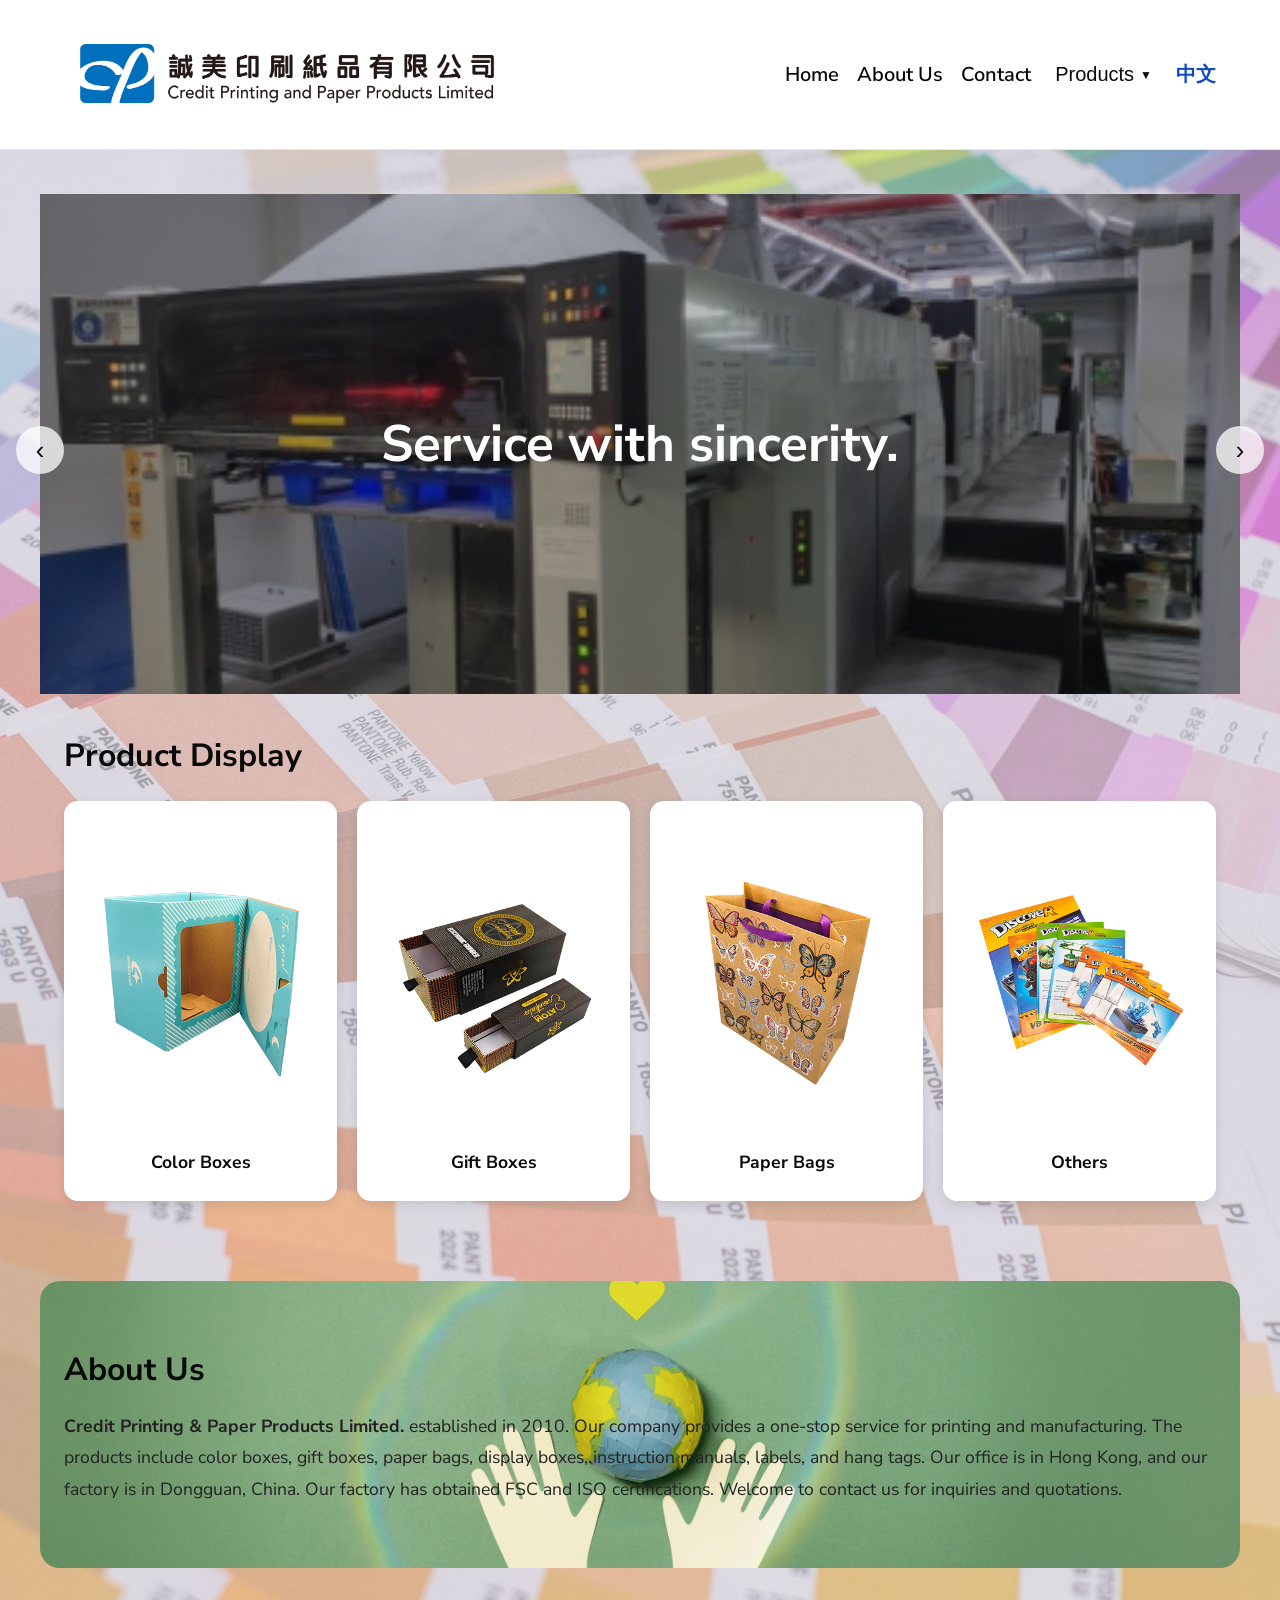
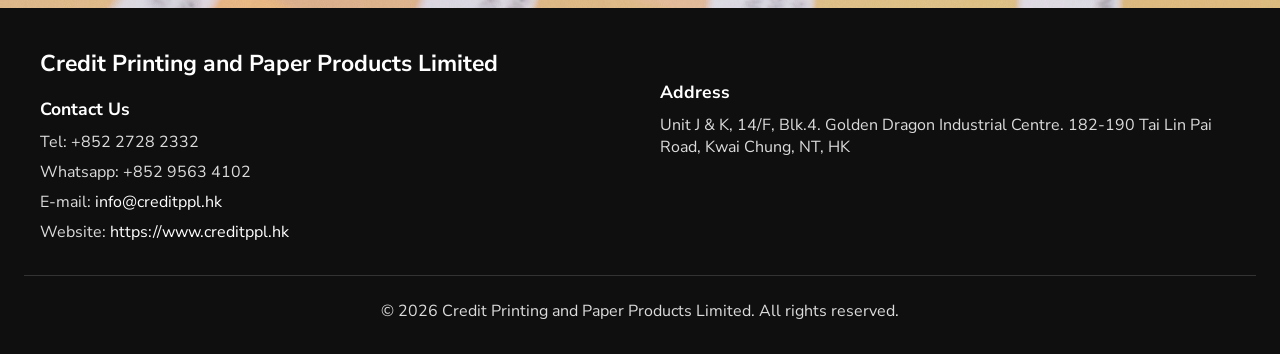
==== index.html @ 5a6676a4 "Add files via upload" ====
<!DOCTYPE html>
<html lang="zh-Hant">
<head>
  <meta charset="UTF-8" />
  <meta name="viewport" content="width=device-width, initial-scale=1.0" />
  <title>Credit Printing</title>
  <link rel="stylesheet" href="styles.css" />
</head>
<body>
  <header class="site-header">
    <div class="header-inner">
      <div class="brand">
        <img src="image/company logo.png" alt="Company Logo" class="logo" />
        <!-- <span class="brand-name">Company</span> -->
      </div>
      <nav class="nav-links">
        <a href="#home">Home</a>
        <a href="#about">About Us</a>
        <a href="#contact">Contact</a>
        <div class="dropdown">
          <button class="dropdown-toggle" aria-expanded="false">Products</button>
          <div class="dropdown-menu">
            <a href="color box.html">Color Boxes</a>
            <a href="gift box.html">Gift Boxes</a>
            <a href="paper bag.html">Paper Bags</a>
            <a href="other products.html">Others</a>
          </div>
        </div>
        <a href="index-cn.html" class="eng-link">中文</a>
      </nav>
      <button class="mobile-menu-toggle" aria-label="Open Menu">☰</button>
    </div>
    <div class="mobile-nav">
      <a href="#home">Home</a>
      <a href="#about">About Us</a>
      <a href="#contact">Contact</a>
      <a href="color box.html">Color Boxes</a>
      <a href="gift box.html">Gift Boxes</a>
      <a href="paper bag.html">Paper Bags</a>
      <a href="other products.html">Others</a>
      <a href="index-cn.html" class="eng-link">中文</a>
    </div>
  </header>

<br>
<br>

  <main>
    <section id="home" class="hero-carousel">
      <div class="carousel" id="carousel">
        <div class="slide active" style="background-image:url('image/machine_1.jpg')">
          <div class="slide-caption"><h1>Service with sincerity.</h1></div>
        </div>
        <div class="slide" style="background-image:url('image/machine_2.jpg')">
          <div class="slide-caption"><h1>Striving for perfection.</h1></div>
        </div>
        <div class="slide" style="background-image:url('image/machine_3.jpg')">
          <div class="slide-caption"><h1>One-stop service for printing and manufacturing.</h1></div>
        </div>
        <div class="slide" style="background-image:url('image/machine_4.jpg')">
          <div class="slide-caption"><h1>Customized production.</h1></div>
        </div>
        <div class="slide" style="background-image:url('image/color.jpg')">
          <div class="slide-caption"><h1>Perfect color display.</h1></div>
        </div>
      </div>
      <div class="carousel-controls">
        <button class="carousel-prev" aria-label="上一張">‹</button>
        <button class="carousel-next" aria-label="下一張">›</button>
      </div>
    </section>

    <section class="gallery-section">
      <h2>Product Display</h2>
      <div class="gallery-grid">
        <article class="gallery-item" id="color-boxes">
          <a href="color box.html">
            <img src="image/color box.png" alt="Color Boxes" />
          </a>
          <p>Color Boxes</p>
        </article>
        <article class="gallery-item" id="gift-boxes">
          <a href="gift box.html">
            <img src="image/gift box.png" alt="Gift Boxes" />
          </a>
          <p>Gift Boxes</p>
        </article>
        <article class="gallery-item" id="paper-bags">
          <a href="paper bag.html">
            <img src="image/paper bag.png" alt="Paper Bags" />
          </a>
          <p>Paper Bags</p>
        </article>
        <article class="gallery-item" id="others">
          <a href="other products.html">
            <img src="image/other.png" alt="Others" />
          </a>
          <p>Others</p>
        </article>
      </div>
    </section>
  </main>

  <section id="about" class="about-section">
    <div class="about-content">
      <h1>About Us</h1>
      <p>
        <strong>Credit Printing & Paper Products Limited.</strong> established in 2010. Our company provides a one-stop service for printing and manufacturing. The products include color boxes, gift boxes, paper bags, display boxes, instruction manuals, labels, and hang tags. 
Our office is in Hong Kong, and our factory is in Dongguan, China. Our factory has obtained FSC and ISO certifications. Welcome to contact us for inquiries and quotations.
      </p>
    </div>
  <br>
  </section>

  <footer id="contact" class="site-footer">
    <div class="footer-content">
      <div class="footer-left">
        <div class="footer-logo">Credit Printing and Paper Products Limited</div>
        <h3>Contact Us</h3>
        <p>Tel: +852 2728 2332</p>
        <p>Whatsapp: +852 9563 4102</p>
        <p>E-mail: <a href="mailto:info@creditppl.hk">info@creditppl.hk</a></p>
        <p>Website: <a href="https://www.creditppl.hk" target="_blank">https://www.creditppl.hk</a></p>
      </div>
      <div class="footer-right">
        <h3>Address</h3>
        <p>Unit J & K, 14/F, Blk.4. Golden Dragon Industrial Centre.
182-190 Tai Lin Pai Road, Kwai Chung, NT, HK</p>
      </div>
    </div>
    <div class="footer-bottom">
      <p>© 2026 Credit Printing and Paper Products Limited. All rights reserved.</p>
    </div>
  </footer>

  <script src="script.js"></script>
</body>
</html>
---- styles.css ----
@import url('https://fonts.googleapis.com/css2?family=Nunito+Sans:ital,opsz,wght@0,6..12,200..1000;1,6..12,200..1000&family=Quicksand:wght@300..700&display=swap');

:root {
  --header-height: 150px;
  --white: #ffffff;
  --dark: #0f0f0f;
  --text: #0a0a0a;
  --muted: #666666;
  --accent: #0c71c3;
  --nav-link-blue: #0f4ac0;
  --nav-link-blue-active: #4f8de2;
}

* {
  box-sizing: border-box;
}

body {
  margin: 0;
  font-family: 'Nunito Sans', 'Quicksand', 'STHeiti', '微軟正黑體', 'Microsoft JhengHei', 'Heiti SC', sans-serif;
  color: var(--text);
  background: linear-gradient(rgba(255, 255, 255, 0.5), rgba(255, 255, 255, 0.5)),
    url("image/background-pantone.jpg") center/cover no-repeat;
}

.site-header {
  position: fixed;
  top: 0;
  left: 0;
  width: 100%;
  height: var(--header-height);
  background: var(--white);
  z-index: 1000;
  border-bottom: 1px solid #e6e6e6;
}

.header-inner {
  max-width: 1200px;
  margin: 0 auto;
  height: 100%;
  display: flex;
  align-items: center;
  justify-content: space-between;
  padding: 0 24px;
}

.brand {
  display: flex;
  align-items: center;
  gap: 12px;
}

.logo {
  width: 450px;
  height: auto;
  object-fit: contain;
}

.brand-name {
  font-size: 1.75rem;
  font-weight: 700;
}

.nav-links {
  display: flex;
  align-items: center;
  gap: 18px;
  flex: 1;
  justify-content: flex-end;
  min-width: 420px;
  max-width: 760px;
}

.nav-links a {
  color: var(--text);
  text-decoration: none;
  font-weight: 600;
  font-size: 1.25rem;
  background: transparent;
  border: none;
  cursor: pointer;
}

.nav-links a.eng-link {
  color: var(--nav-link-blue);
}

.nav-links a.eng-link:active {
  color: var(--nav-link-blue-active);
}

.nav-links a.eng-link:focus-visible,
.nav-links a.eng-link:hover {
  color: var(--nav-link-blue-active);
}

.mobile-nav a.eng-link {
  color: var(--nav-link-blue);
}

.mobile-nav a.eng-link:active,
.mobile-nav a.eng-link:focus-visible,
.mobile-nav a.eng-link:hover {
  color: var(--nav-link-blue-active);
}

.dropdown-toggle {
  color: var(--text);
  text-decoration: none;
  font-weight: 400;
  font-size: 1.25rem;
  background: transparent;
  border: none;
  cursor: pointer;
  display: flex;
  align-items: center;
  gap: 6px;
}

.dropdown-toggle::after {
  content: '▼';
  font-size: 0.75rem;
}

.dropdown {
  position: relative;
}

.dropdown-menu {
  display: none;
  position: absolute;
  right: 0;
  top: 100%;
  background: var(--white);
  min-width: 180px;
  box-shadow: 0 10px 30px rgba(0, 0, 0, 0.12);
  border: 1px solid #ddd;
  border-radius: 6px;
  overflow: hidden;
  margin-top: 12px;
  z-index: 2000;
}

.dropdown-menu a {
  display: block;
  padding: 12px 16px;
  color: var(--text);
  text-decoration: none;
  font-weight: 500;
}

.dropdown-menu a:hover {
  background: #f4f4f4;
}

.dropdown.open .dropdown-menu {
  display: block;
}

.mobile-menu-toggle {
  display: none;
  font-size: 1.8rem;
  border: none;
  background: transparent;
  cursor: pointer;
}

.mobile-nav {
  display: none;
  flex-direction: column;
  background: var(--white);
  position: absolute;
  left: 0;
  right: 0;
  top: var(--header-height);
  border-bottom: 1px solid #e6e6e6;
  padding: 16px 24px;
  gap: 10px;
}

.mobile-nav a {
  color: var(--text);
  text-decoration: none;
  font-weight: 600;
}

.hero-carousel {
  padding-top: var(--header-height);
}

.carousel {
  position: relative;
  height: 500px;
  overflow: hidden;
  width: 100%;
  max-width: 1200px;
  margin: 0 auto;
}

.slide {
  position: absolute;
  inset: 0;
  background-size: cover;
  background-position: center;
  opacity: 0;
  transition: opacity 0.8s ease;
}

.slide.active {
  opacity: 1;
}

.slide-caption {
  position: absolute;
  inset: 0;
  display: flex;
  align-items: center;
  justify-content: center;
  text-align: center;
  background: rgba(0, 0, 0, 0.28);
}

.slide-caption h1 {
  color: #ffffff;
  font-size: clamp(2rem, 4vw, 4rem);
  margin: 0;
  padding: 0 16px;
}

.carousel-controls {
  position: absolute;
  top: 50%;
  left: 0;
  right: 0;
  display: flex;
  justify-content: space-between;
  transform: translateY(-50%);
  pointer-events: none;
}

.carousel-controls button {
  pointer-events: all;
  border: none;
  background: rgba(255, 255, 255, 0.75);
  color: var(--dark);
  width: 48px;
  height: 48px;
  border-radius: 50%;
  cursor: pointer;
  font-size: 1.6rem;
  margin: 0 16px;
}

.gallery-section {
  max-width: 1200px;
  margin: 40px auto 80px;
  padding: 0 24px;
}

.gallery-section h2 {
  font-size: 2rem;
  margin-bottom: 24px;
}

.gallery-grid {
  display: grid;
  grid-template-columns: repeat(4, minmax(0, 1fr));
  gap: 20px;
}

.about-section {
  max-width: 1200px;
  margin: 40px auto;
  padding: 40px 24px;
  background: url("image/pexels-artempodrez-7048040-new.jpg") center/cover no-repeat;
  border-radius: 20px;
  scroll-margin-top: calc(var(--header-height) + 20px);
}

.about-content {
  max-width: 1200px;
  margin: 0 auto;
}

.about-section h1 {
  font-size: 2rem;
  margin-bottom: 20px;
}

.about-section p {
  line-height: 1.8;
  font-size: 1.1rem;
  color: #222222;
  margin: 0;
}

.gallery-item {
  background: #ffffff;
  border-radius: 14px;
  overflow: hidden;
  min-height: 400px;
  display: flex;
  flex-direction: column;
  align-items: center;
  justify-content: center;
  text-align: center;
  padding: 16px;
  box-shadow: 0 4px 12px rgba(0, 0, 0, 0.1);
  transition: transform 0.25s ease, box-shadow 0.25s ease;
  cursor: pointer;
  position: relative;
  touch-action: manipulation;
}

.gallery-item::after {
  position: absolute;
  inset: 0;
  display: flex;
  align-items: flex-end;
  justify-content: center;
  padding-bottom: 24px;
  color: #ffffff;
  font-weight: 700;
  opacity: 0;
  transition: opacity 0.25s ease;
  background: linear-gradient(to top, rgba(12, 113, 195, 0.72), transparent 50%);
  z-index: 0;
  pointer-events: none;
}

.gallery-item:hover,
.gallery-item.active,
.gallery-item:active,
.gallery-item:focus-within {
  transform: translateY(-10px) scale(1.02);
  box-shadow: 0 16px 30px rgba(0, 0, 0, 0.18);
  background: radial-gradient(circle at center, rgba(255, 255, 255, 1) 0%, rgba(235, 245, 255, 0.95) 40%, rgba(54, 116, 116, 0.95) 100%);
}

.gallery-item:hover::after,
.gallery-item.active::after,
.gallery-item:active::after,
.gallery-item:focus-within::after {
  opacity: 1;
}

.gallery-item img {
  width: 100%;
  height: 300px;
  object-fit: contain;
  margin-bottom: 16px;
  transition: transform 0.35s ease;
  position: relative;
  z-index: 1;
}

.gallery-item.active img,
.gallery-item:active img,
.gallery-item:focus-within img {
  transform: scale(1.05);
}

.gallery-item.active p,
.gallery-item:active p,
.gallery-item:focus-within p {
  color: var(--nav-link-blue);
}

.gallery-item:hover img,
.gallery-item:focus-within img {
  transform: scale(1.05);
}

.gallery-item p {
  margin: 0;
  font-size: 1.1rem;
  font-weight: 700;
  position: relative;
  z-index: 1;
  transition: color 0.25s ease;
}

.gallery-item:hover p,
.gallery-item:focus-within p {
  color: var(--nav-link-blue);
}

.site-footer {
  background: var(--dark);
  color: var(--white);
  padding: 40px 24px 24px;
}

.footer-content {
  display: flex;
  flex-wrap: wrap;
  align-items: flex-start;
  justify-content: space-between;
  gap: 40px;
  max-width: 1200px;
  margin: 0 auto;
}

.footer-left,
.footer-right {
  flex: 1 1 45%;
  min-width: 280px;
}

.footer-right {
  margin-top: 24px;
}

.footer-logo {
  font-size: 23px;
  font-weight: 700;
  margin-bottom: 18px;
}

.site-footer h3 {
  margin: 8px 0 10px;
  font-size: 1.1rem;
}

.site-footer p {
  margin: 8px 0;
  color: #dcdcdc;
}

.site-footer a[href^="mailto:"] {
  color: var(--white);
  text-decoration: none;
}
.site-footer a[href^="mailto:"]:hover,
.site-footer a[href^="mailto:"]:focus {
  color: var(--white);
  text-decoration: none;
}

/* Footer website link: default white, clicked/visited -> light blue */
.site-footer a[href*="creditppl.hk"] {
  color: var(--white);
  text-decoration: none;
}
.site-footer a[href*="creditppl.hk"]:hover,
.site-footer a[href*="creditppl.hk"]:focus,
.site-footer a[href*="creditppl.hk"]:active {
  color: #8fcfff;
}
.site-footer a[href*="creditppl.hk"]:visited {
  color: #8fcfff;
}

.footer-bottom {
  border-top: 1px solid #333;
  padding-top: 16px;
  margin-top: 24px;
  text-align: center;
}

@media (max-width: 960px) {
  .header-inner {
    padding: 0 16px;
  }

  .logo {
    width: min(320px, 30vw);
  }

  .gallery-grid {
    grid-template-columns: repeat(2, minmax(0, 1fr));
  }
}

@media (max-width: 720px) {
  .nav-links {
    display: none;
  }

  .header-inner {
    flex-wrap: wrap;
    justify-content: space-between;
    align-items: center;
  }

  .brand {
    width: 100%;
  }

  .logo {
    width: 100%;
    max-width: 100%;
    height: auto;
  }

  .mobile-menu-toggle {
    display: block;
    order: 1;
    margin: 12px 0 0;
    align-self: flex-end;
  }

  .gallery-grid {
    grid-template-columns: 1fr;
  }

  .footer-content {
    flex-direction: column;
  }

  .mobile-nav {
    display: none;
  }

  .mobile-nav.open {
    display: flex;
  }
}
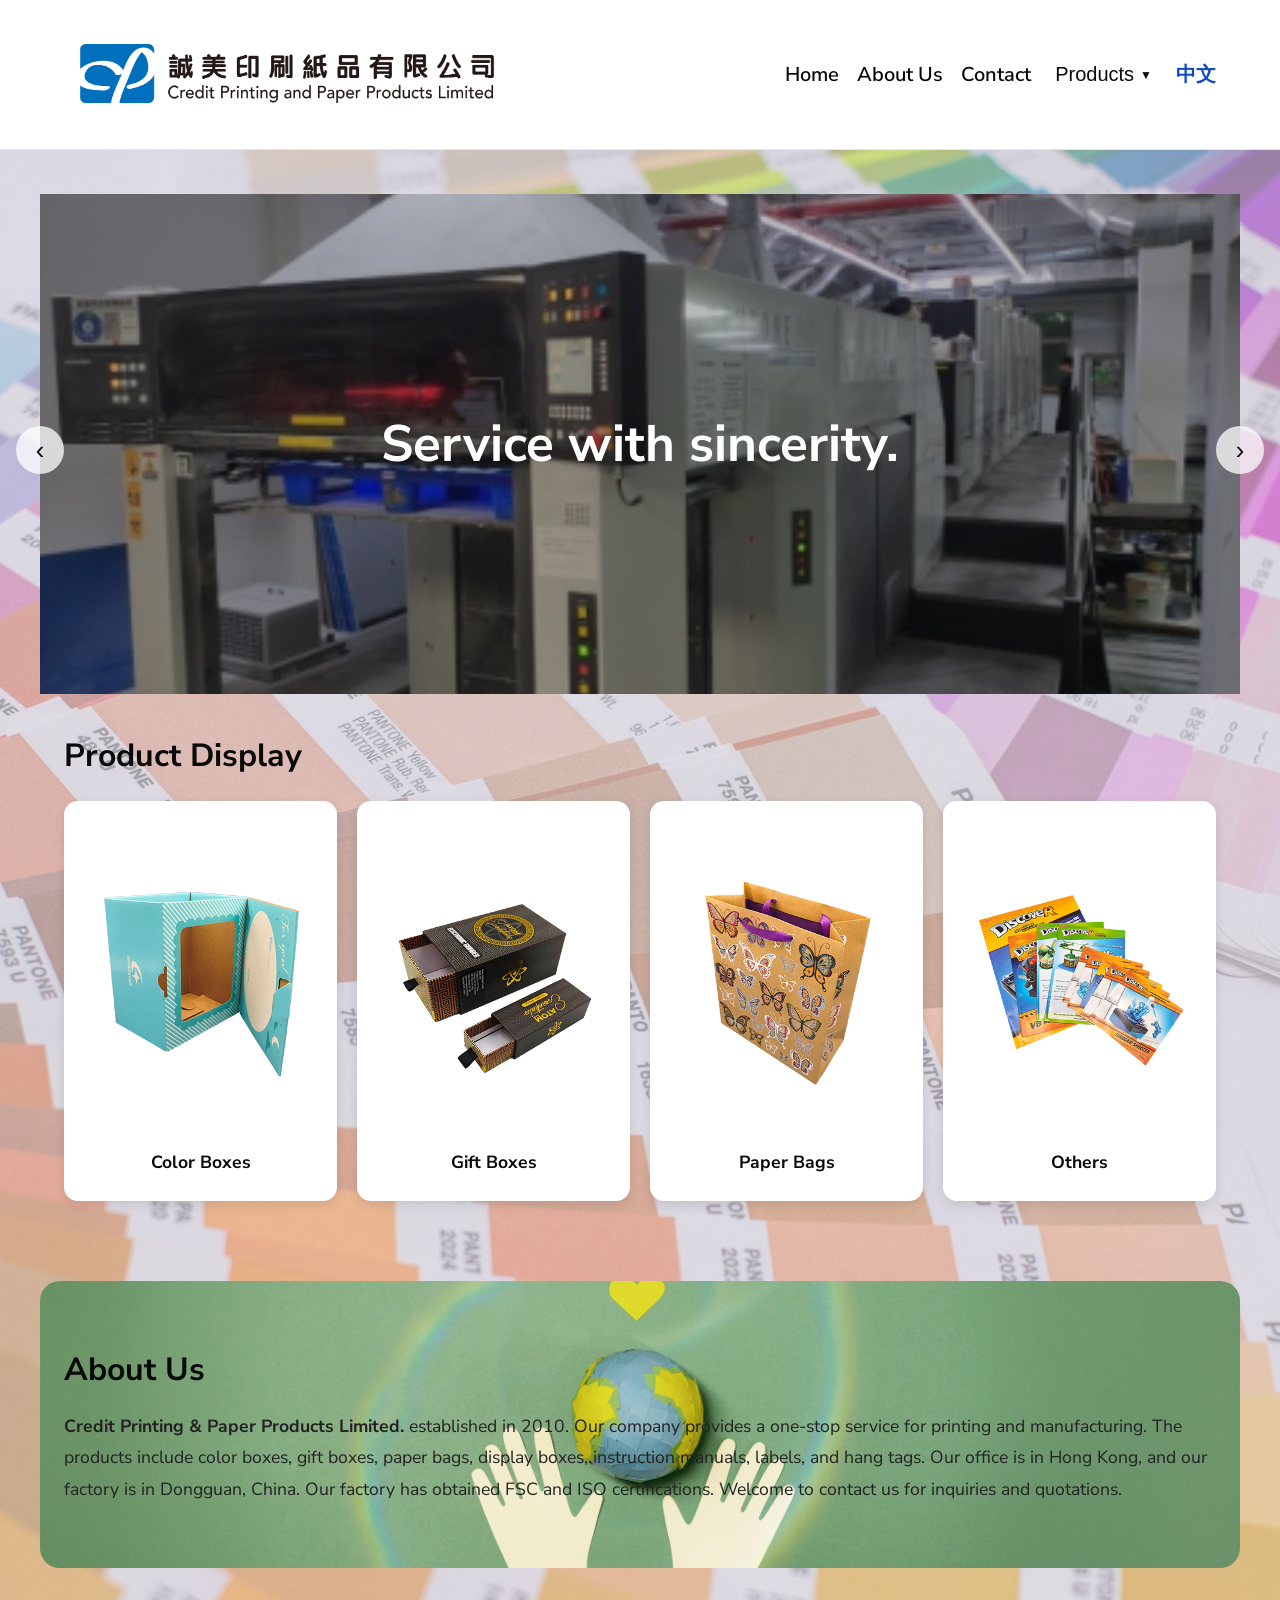
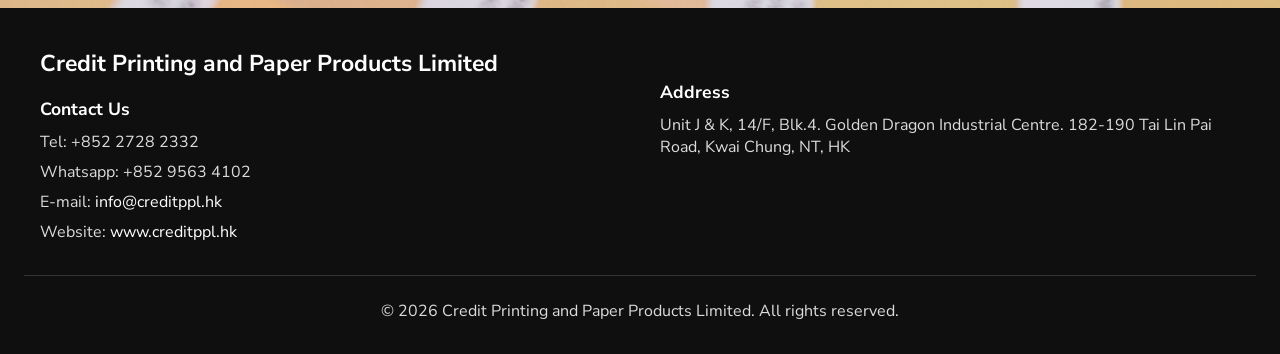
==== commit 47b264c2: "Add files via upload" ====
--- a/index.html
+++ b/index.html
@@ -120,7 +120,7 @@
         <p>Tel: +852 2728 2332</p>
         <p>Whatsapp: +852 9563 4102</p>
         <p>E-mail: <a href="mailto:info@creditppl.hk">info@creditppl.hk</a></p>
-        <p>Website: <a href="https://www.creditppl.hk" target="_blank">https://www.creditppl.hk</a></p>
+        <p>Website: <a href="https://www.creditppl.hk" target="_blank">www.creditppl.hk</a></p>
       </div>
       <div class="footer-right">
         <h3>Address</h3>
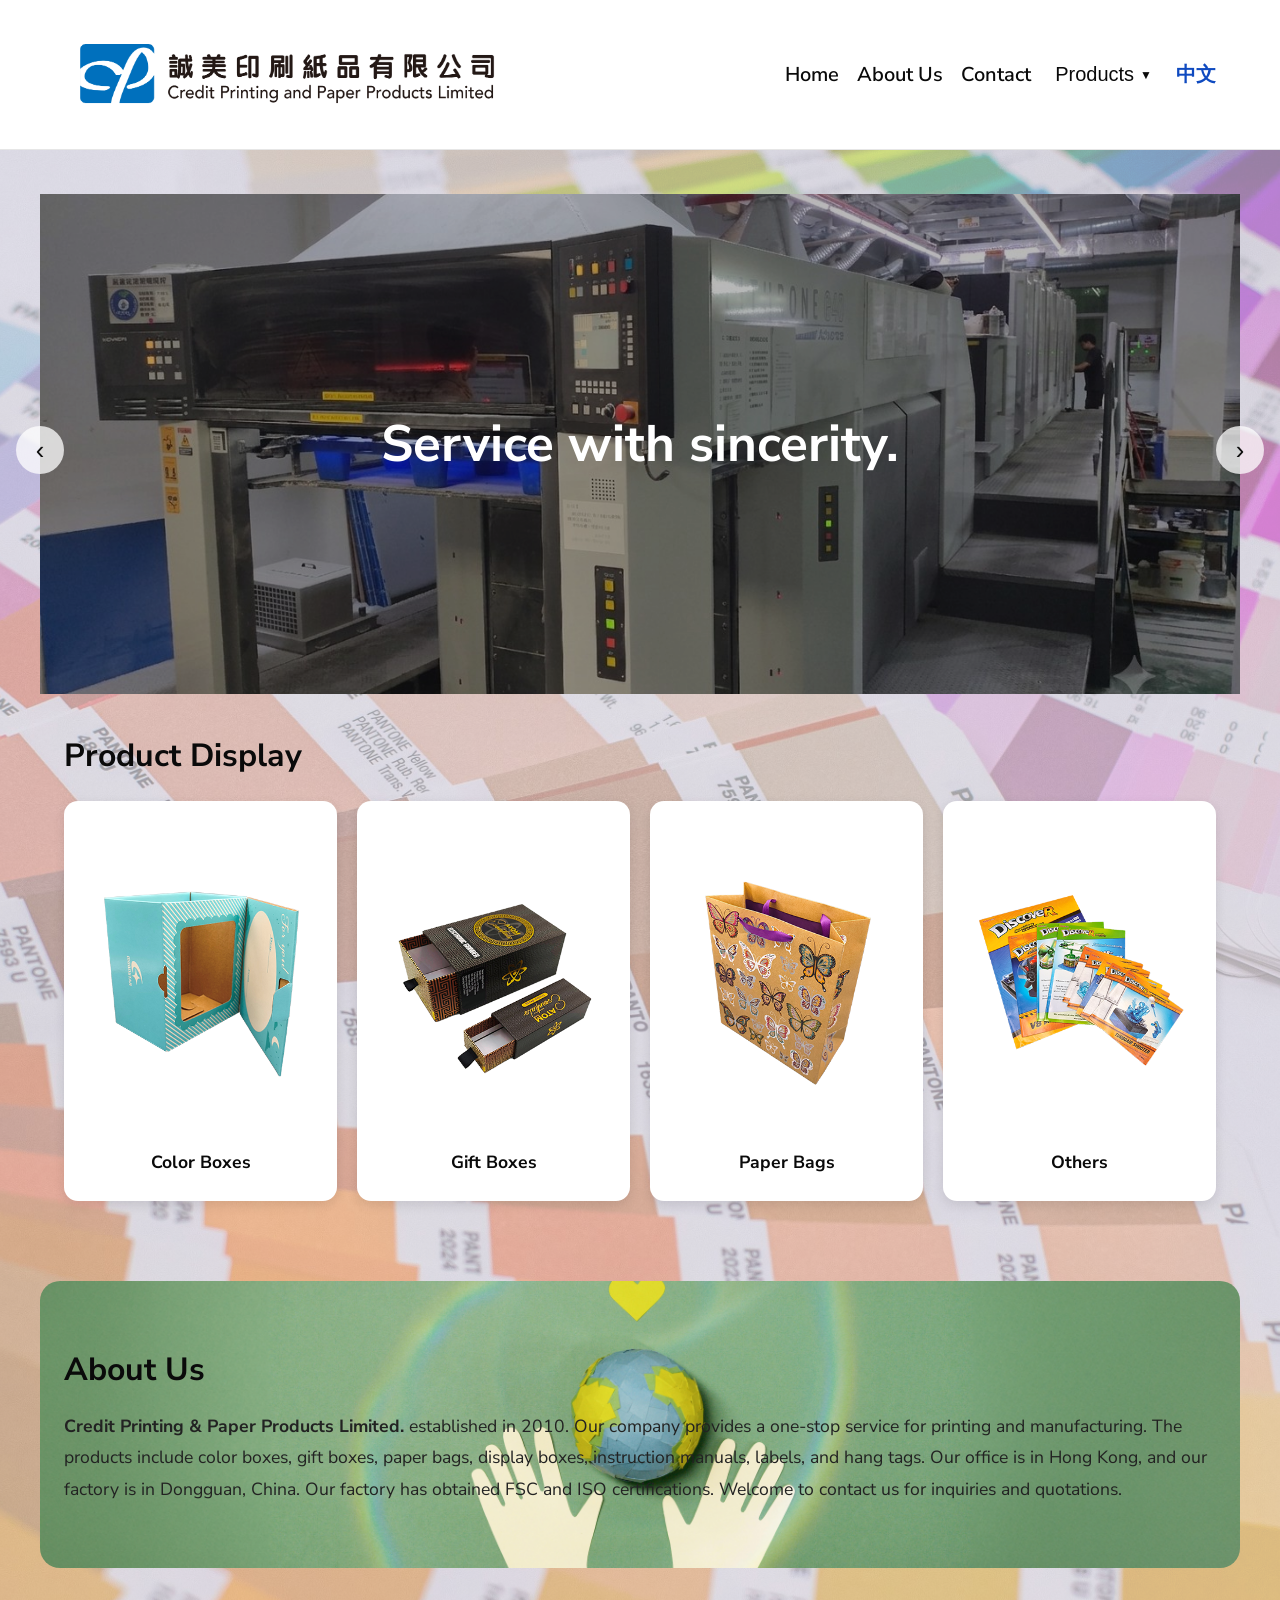
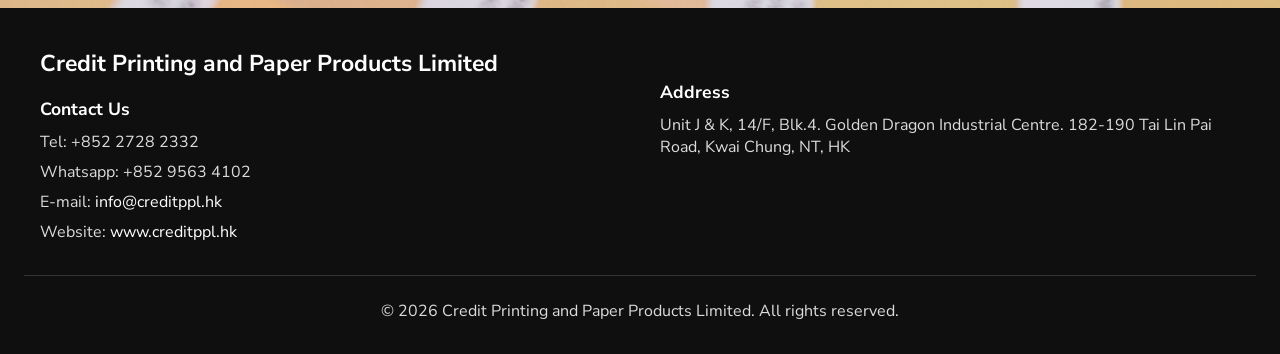
==== commit 47901808: "Add files via upload" ====
--- a/index.html
+++ b/index.html
@@ -48,16 +48,16 @@
   <main>
     <section id="home" class="hero-carousel">
       <div class="carousel" id="carousel">
-        <div class="slide active" style="background-image:url('image/machine_1.jpg')">
+        <div class="slide active" style="background-image:url('image/machine_1.2.jpg')">
           <div class="slide-caption"><h1>Service with sincerity.</h1></div>
         </div>
-        <div class="slide" style="background-image:url('image/machine_2.jpg')">
+        <div class="slide" style="background-image:url('image/machine_2.2.jpg')">
           <div class="slide-caption"><h1>Striving for perfection.</h1></div>
         </div>
-        <div class="slide" style="background-image:url('image/machine_3.jpg')">
+        <div class="slide" style="background-image:url('image/machine_3.2.jpg')">
           <div class="slide-caption"><h1>One-stop service for printing and manufacturing.</h1></div>
         </div>
-        <div class="slide" style="background-image:url('image/machine_4.jpg')">
+        <div class="slide" style="background-image:url('image/machine_4.2.png')">
           <div class="slide-caption"><h1>Customized production.</h1></div>
         </div>
         <div class="slide" style="background-image:url('image/color.jpg')">
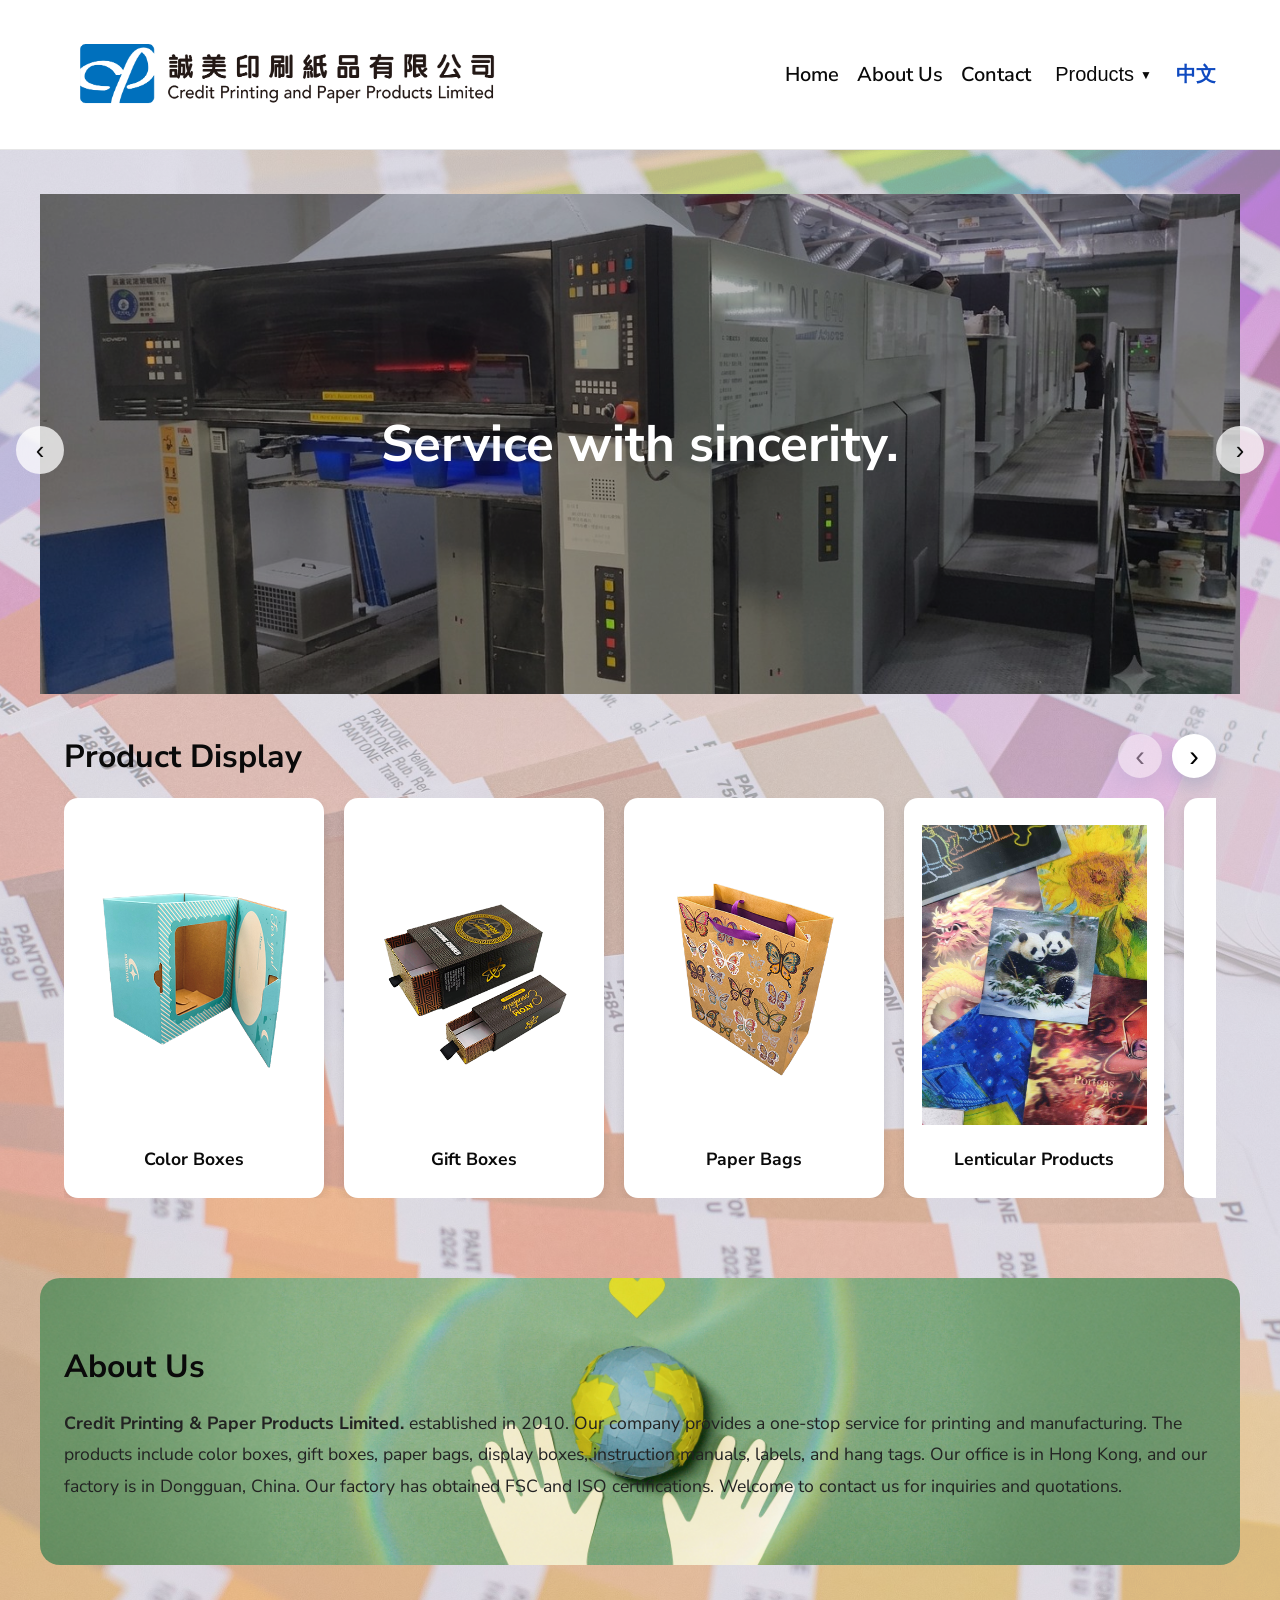
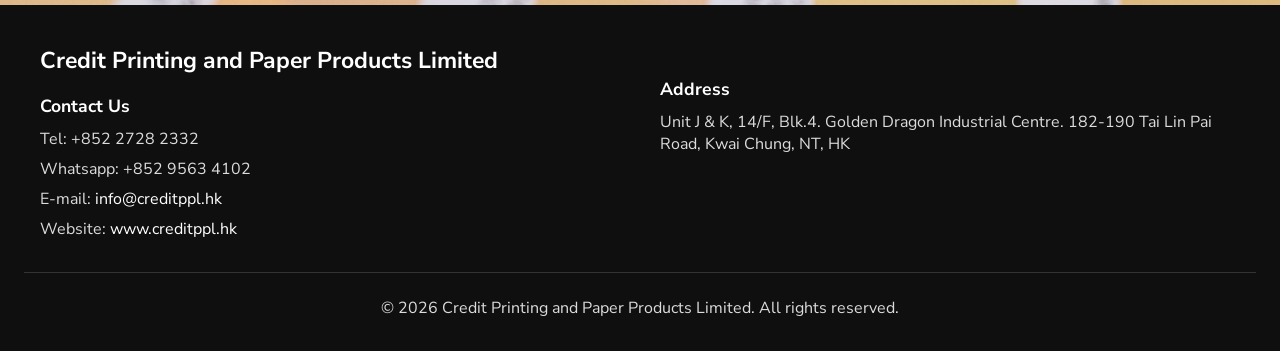
==== commit 6ba0d174: "Add files via upload" ====
--- a/index.html
+++ b/index.html
@@ -23,6 +23,7 @@
             <a href="color box.html">Color Boxes</a>
             <a href="gift box.html">Gift Boxes</a>
             <a href="paper bag.html">Paper Bags</a>
+            <a href="lenticular.html">Lenticular Products</a>
             <a href="other products.html">Others</a>
           </div>
         </div>
@@ -37,6 +38,7 @@
       <a href="color box.html">Color Boxes</a>
       <a href="gift box.html">Gift Boxes</a>
       <a href="paper bag.html">Paper Bags</a>
+      <a href="lenticular.html">Lenticular Products</a>
       <a href="other products.html">Others</a>
       <a href="index-cn.html" class="eng-link">中文</a>
     </div>
@@ -60,7 +62,7 @@
         <div class="slide" style="background-image:url('image/machine_4.2.png')">
           <div class="slide-caption"><h1>Customized production.</h1></div>
         </div>
-        <div class="slide" style="background-image:url('image/color.jpg')">
+        <div class="slide" style="background-image:url('image/lenticular.jpg')">
           <div class="slide-caption"><h1>Perfect color display.</h1></div>
         </div>
       </div>
@@ -71,32 +73,47 @@
     </section>
 
     <section class="gallery-section">
-      <h2>Product Display</h2>
-      <div class="gallery-grid">
-        <article class="gallery-item" id="color-boxes">
-          <a href="color box.html">
-            <img src="image/color box.png" alt="Color Boxes" />
-          </a>
-          <p>Color Boxes</p>
-        </article>
-        <article class="gallery-item" id="gift-boxes">
-          <a href="gift box.html">
-            <img src="image/gift box.png" alt="Gift Boxes" />
-          </a>
-          <p>Gift Boxes</p>
-        </article>
-        <article class="gallery-item" id="paper-bags">
-          <a href="paper bag.html">
-            <img src="image/paper bag.png" alt="Paper Bags" />
-          </a>
-          <p>Paper Bags</p>
-        </article>
-        <article class="gallery-item" id="others">
-          <a href="other products.html">
-            <img src="image/other.png" alt="Others" />
-          </a>
-          <p>Others</p>
-        </article>
+      <div class="gallery-header">
+        <h2>Product Display</h2>
+        <div class="gallery-nav" aria-label="Gallery navigation">
+          <button class="gallery-prev" type="button" aria-label="Previous products">‹</button>
+          <button class="gallery-next" type="button" aria-label="Next products">›</button>
+        </div>
+      </div>
+
+      <div class="gallery-slider" aria-label="Product Display Slider">
+        <div class="gallery-track">
+          <article class="gallery-item" id="color-boxes">
+            <a href="color box.html">
+              <img src="image/color box.png" alt="Color Boxes" />
+            </a>
+            <p>Color Boxes</p>
+          </article>
+          <article class="gallery-item" id="gift-boxes">
+            <a href="gift box.html">
+              <img src="image/gift box.png" alt="Gift Boxes" />
+            </a>
+            <p>Gift Boxes</p>
+          </article>
+          <article class="gallery-item" id="paper-bags">
+            <a href="paper bag.html">
+              <img src="image/paper bag.png" alt="Paper Bags" />
+            </a>
+            <p>Paper Bags</p>
+          </article>
+          <article class="gallery-item" id="lenticular">
+            <a href="lenticular.html">
+              <img src="image-lenticular/lenti products.jpg" alt="Lenticular Products" />
+            </a>
+            <p>Lenticular Products</p>
+          </article>
+          <article class="gallery-item" id="others">
+            <a href="other products.html">
+              <img src="image/other.png" alt="Others" />
+            </a>
+            <p>Others</p>
+          </article>
+        </div>
       </div>
     </section>
   </main>
--- a/styles.css
+++ b/styles.css
@@ -257,15 +257,81 @@
   padding: 0 24px;
 }
 
+.gallery-header {
+  display: flex;
+  align-items: center;
+  justify-content: space-between;
+  gap: 16px;
+  margin-bottom: 20px;
+}
+
 .gallery-section h2 {
   font-size: 2rem;
-  margin-bottom: 24px;
-}
-
-.gallery-grid {
-  display: grid;
-  grid-template-columns: repeat(4, minmax(0, 1fr));
+  margin: 0;
+}
+
+.gallery-nav {
+  display: flex;
+  align-items: center;
+  gap: 10px;
+}
+
+.gallery-nav button {
+  width: 44px;
+  height: 44px;
+  border: none;
+  border-radius: 50%;
+  background: #fff;
+  color: #000;
+  font-size: 1.8rem;
+  line-height: 1;
+  cursor: pointer;
+  box-shadow: 0 8px 18px rgba(15, 85, 145, 0.18);
+  transition: transform 0.2s ease, opacity 0.2s ease;
+}
+
+.gallery-nav button:hover,
+.gallery-nav button:focus-visible {
+  transform: translateY(-2px);
+  opacity: 0.96;
+}
+
+.gallery-nav button:disabled {
+  opacity: 0.45;
+  cursor: not-allowed;
+  transform: none;
+}
+
+.gallery-slider {
+  overflow: hidden;
+  position: relative;
+}
+
+.gallery-track {
+  display: flex;
   gap: 20px;
+  width: max-content;
+  transition: transform 0.35s ease;
+  will-change: transform;
+}
+
+.gallery-item {
+  flex: 0 0 clamp(210px, 22vw, 260px);
+  width: clamp(210px, 22vw, 260px);
+  min-height: 400px;
+  display: flex;
+  flex-direction: column;
+  align-items: center;
+  justify-content: center;
+  text-align: center;
+  padding: 16px;
+  border-radius: 14px;
+  background: #ffffff;
+  box-shadow: 0 4px 12px rgba(0, 0, 0, 0.1);
+  transition: transform 0.25s ease, box-shadow 0.25s ease;
+  cursor: pointer;
+  position: relative;
+  touch-action: manipulation;
 }
 
 .about-section {
@@ -467,8 +533,9 @@
     width: min(320px, 30vw);
   }
 
-  .gallery-grid {
-    grid-template-columns: repeat(2, minmax(0, 1fr));
+  .gallery-item {
+    flex-basis: clamp(200px, 38vw, 260px);
+    width: clamp(200px, 38vw, 260px);
   }
 }
 
@@ -500,8 +567,22 @@
     align-self: flex-end;
   }
 
-  .gallery-grid {
-    grid-template-columns: 1fr;
+  .gallery-header {
+    margin-bottom: 14px;
+  }
+
+  .gallery-section h2 {
+    font-size: 1.7rem;
+  }
+
+  .gallery-item {
+    flex-basis: 75vw;
+    width: 75vw;
+    min-height: 320px;
+  }
+
+  .gallery-item img {
+    height: 220px;
   }
 
   .footer-content {
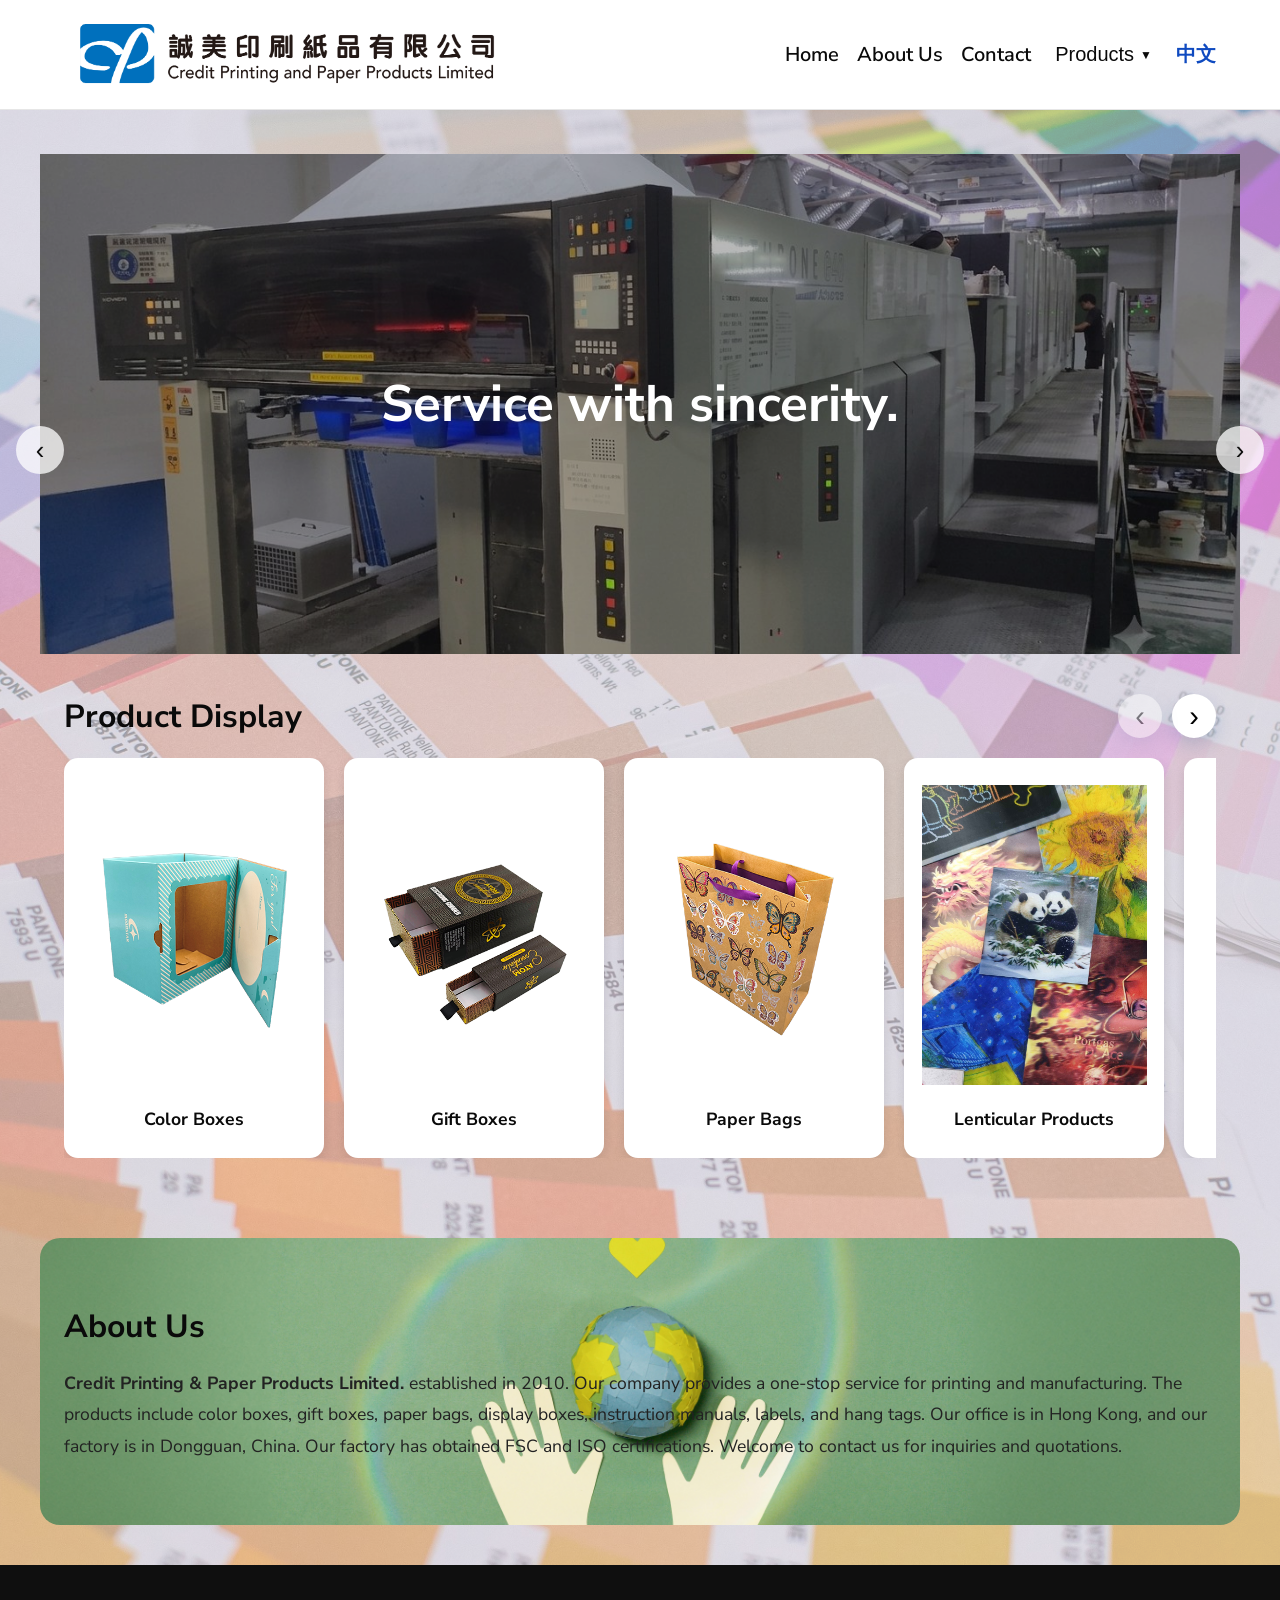
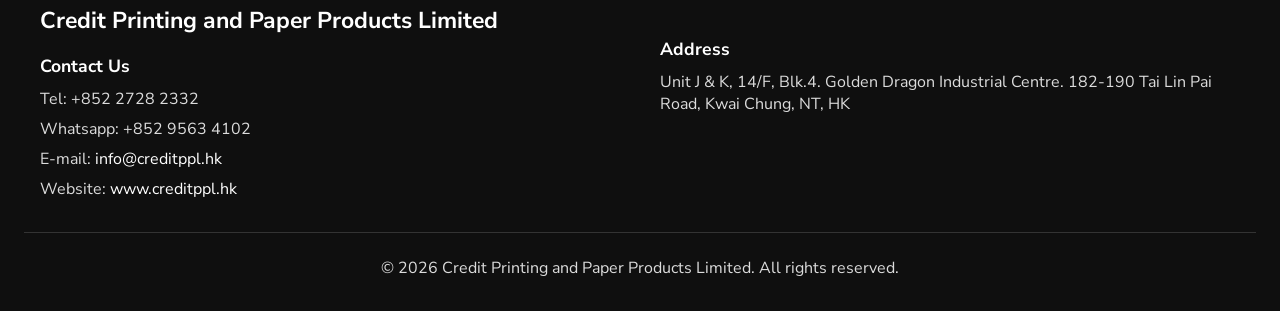
==== commit dc8e355e: "Add files via upload" ====
--- a/index.html
+++ b/index.html
@@ -65,6 +65,9 @@
         <div class="slide" style="background-image:url('image/lenticular.jpg')">
           <div class="slide-caption"><h1>Perfect color display.</h1></div>
         </div>
+       <div class="slide" style="background-image:url('image/machine_5-UV.jpg')">
+          <div class="slide-caption"><h1>New UV Printing Machine - 10 Colors!</h1></div>
+        </div>        
       </div>
       <div class="carousel-controls">
         <button class="carousel-prev" aria-label="上一張">‹</button>
--- a/styles.css
+++ b/styles.css
@@ -1,7 +1,7 @@
 @import url('https://fonts.googleapis.com/css2?family=Nunito+Sans:ital,opsz,wght@0,6..12,200..1000;1,6..12,200..1000&family=Quicksand:wght@300..700&display=swap');
 
 :root {
-  --header-height: 150px;
+  --header-height: 110px;
   --white: #ffffff;
   --dark: #0f0f0f;
   --text: #0a0a0a;
@@ -305,6 +305,10 @@
 .gallery-slider {
   overflow: hidden;
   position: relative;
+  touch-action: pan-y;
+  overscroll-behavior-x: contain;
+  user-select: none;
+  -webkit-user-select: none;
 }
 
 .gallery-track {
@@ -313,6 +317,10 @@
   width: max-content;
   transition: transform 0.35s ease;
   will-change: transform;
+}
+
+.gallery-slider.is-dragging .gallery-track {
+  transition: none;
 }
 
 .gallery-item {
@@ -331,7 +339,7 @@
   transition: transform 0.25s ease, box-shadow 0.25s ease;
   cursor: pointer;
   position: relative;
-  touch-action: manipulation;
+  touch-action: pan-y;
 }
 
 .about-section {
@@ -375,7 +383,7 @@
   transition: transform 0.25s ease, box-shadow 0.25s ease;
   cursor: pointer;
   position: relative;
-  touch-action: manipulation;
+  touch-action: pan-y;
 }
 
 .gallery-item::after {
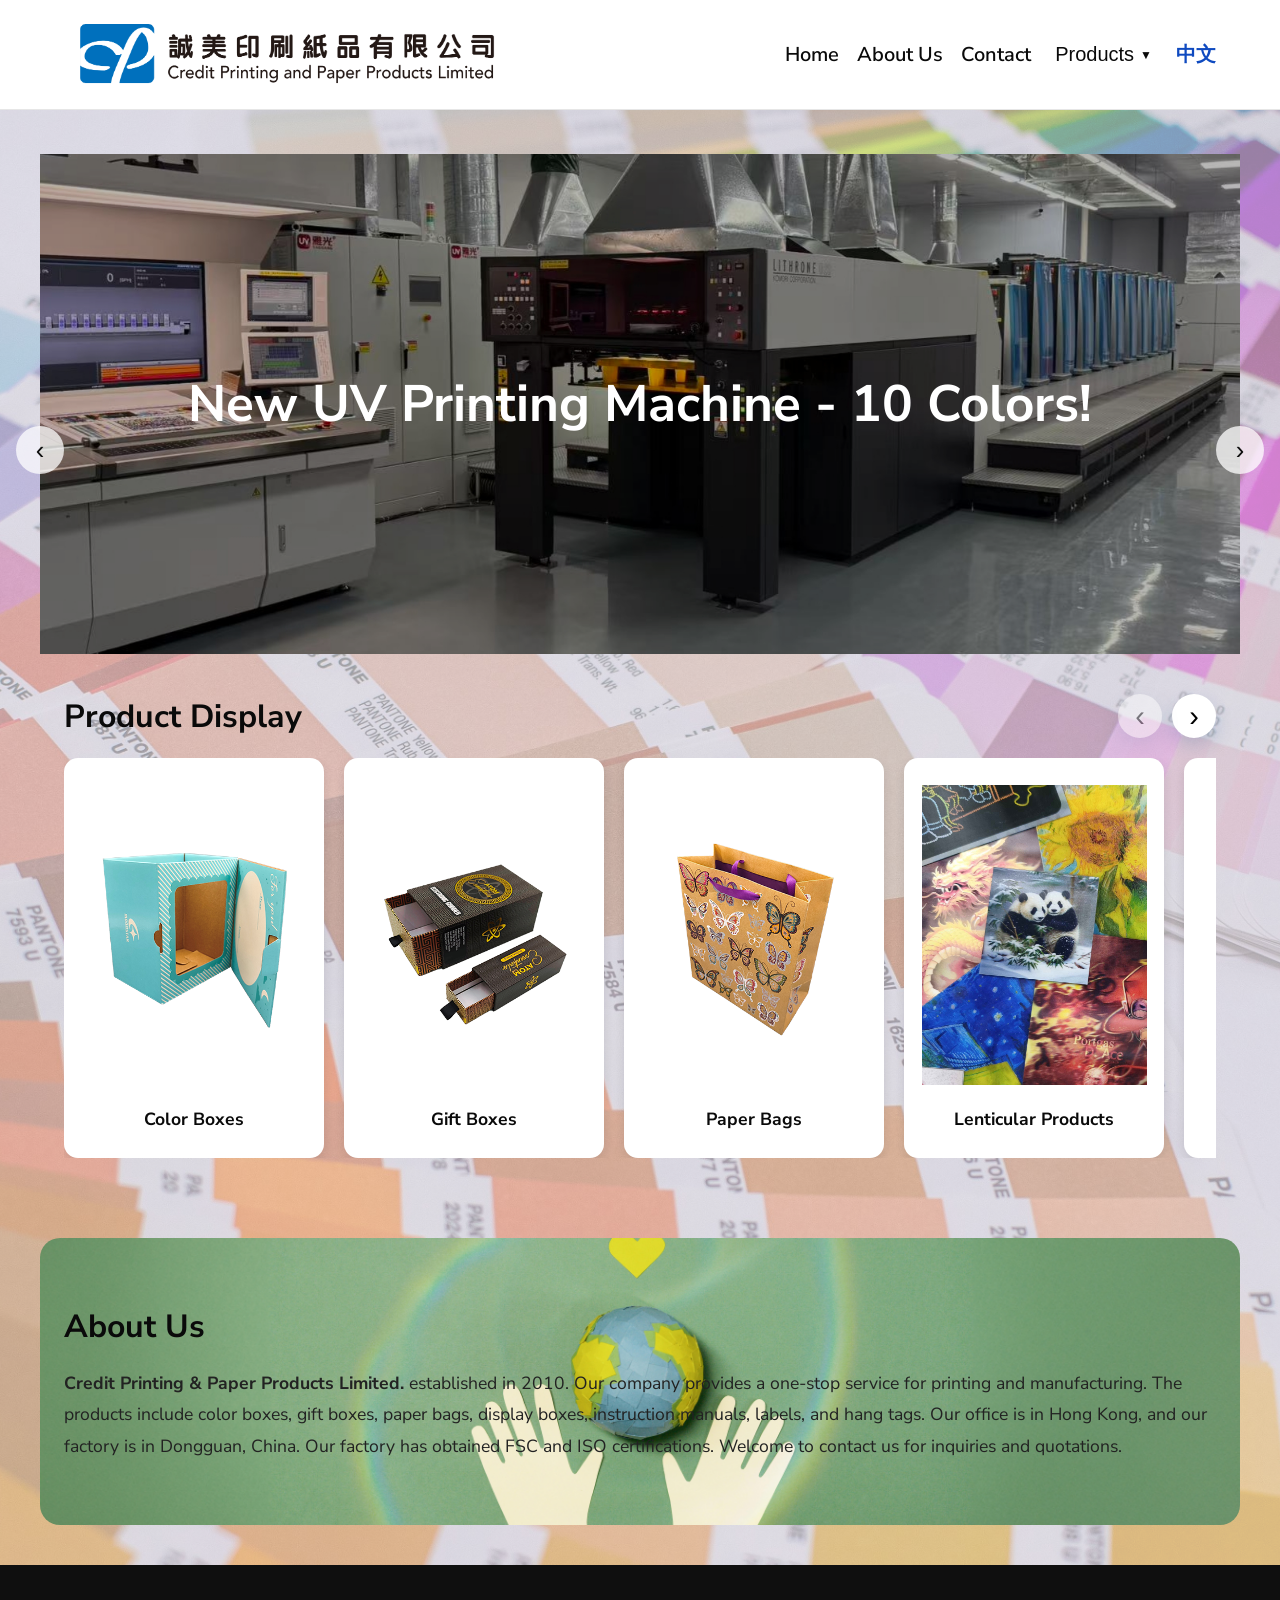
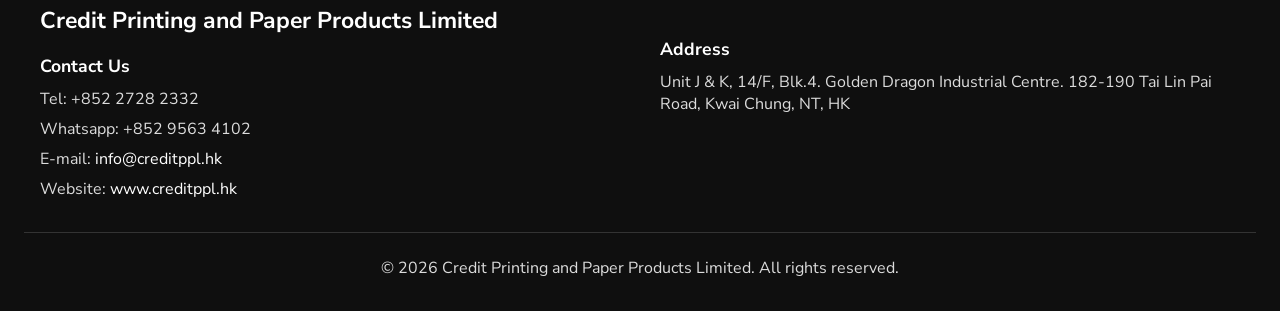
==== commit 0a2d01e5: "Add files via upload" ====
--- a/index.html
+++ b/index.html
@@ -50,6 +50,9 @@
   <main>
     <section id="home" class="hero-carousel">
       <div class="carousel" id="carousel">
+        <div class="slide" style="background-image:url('image/machine_5-UV.jpg')">
+          <div class="slide-caption"><h1>New UV Printing Machine - 10 Colors!</h1></div>
+        </div>
         <div class="slide active" style="background-image:url('image/machine_1.2.jpg')">
           <div class="slide-caption"><h1>Service with sincerity.</h1></div>
         </div>
@@ -64,9 +67,6 @@
         </div>
         <div class="slide" style="background-image:url('image/lenticular.jpg')">
           <div class="slide-caption"><h1>Perfect color display.</h1></div>
-        </div>
-       <div class="slide" style="background-image:url('image/machine_5-UV.jpg')">
-          <div class="slide-caption"><h1>New UV Printing Machine - 10 Colors!</h1></div>
         </div>        
       </div>
       <div class="carousel-controls">
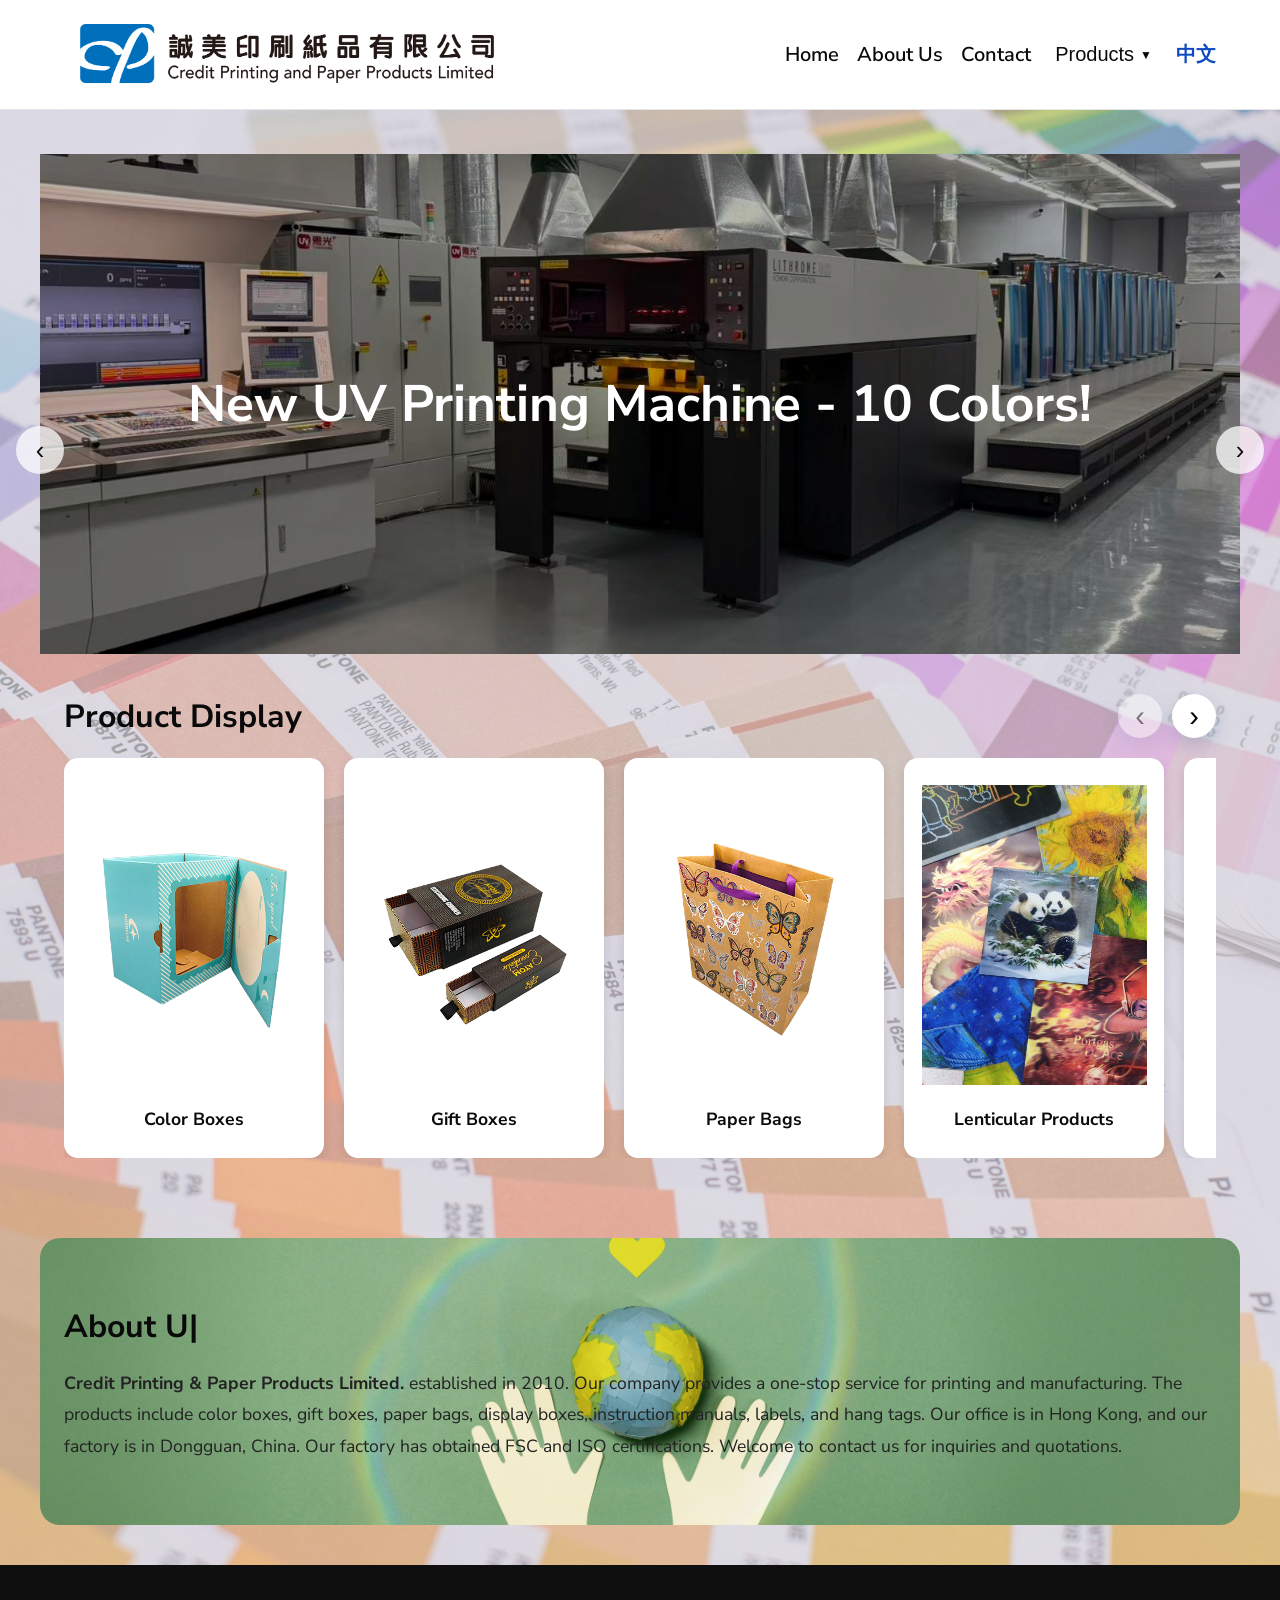
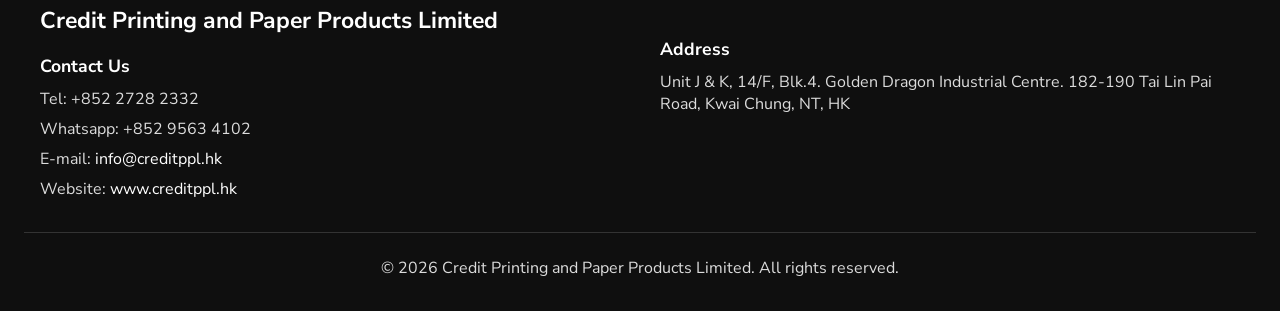
==== commit cabb5b10: "Add files via upload" ====
--- a/index.html
+++ b/index.html
@@ -51,22 +51,46 @@
     <section id="home" class="hero-carousel">
       <div class="carousel" id="carousel">
         <div class="slide" style="background-image:url('image/machine_5-UV.jpg')">
-          <div class="slide-caption"><h1>New UV Printing Machine - 10 Colors!</h1></div>
+          <div class="slide-caption">
+            <h1 class="typewriter-heading" aria-label="New UV Printing Machine - 10 Colors!">
+              <span aria-hidden="true">New UV Printing Machine - 10 Colors!</span>
+            </h1>
+          </div>
         </div>
         <div class="slide active" style="background-image:url('image/machine_1.2.jpg')">
-          <div class="slide-caption"><h1>Service with sincerity.</h1></div>
+          <div class="slide-caption">
+            <h1 class="typewriter-heading" aria-label="Service with sincerity.">
+              <span aria-hidden="true">Service with sincerity.</span>
+            </h1>
+          </div>
         </div>
         <div class="slide" style="background-image:url('image/machine_2.2.jpg')">
-          <div class="slide-caption"><h1>Striving for perfection.</h1></div>
+          <div class="slide-caption">
+            <h1 class="typewriter-heading" aria-label="Striving for perfection.">
+              <span aria-hidden="true">Striving for perfection.</span>
+            </h1>
+          </div>
         </div>
         <div class="slide" style="background-image:url('image/machine_3.2.jpg')">
-          <div class="slide-caption"><h1>One-stop service for printing and manufacturing.</h1></div>
+          <div class="slide-caption">
+            <h1 class="typewriter-heading" aria-label="One-stop service for printing and manufacturing.">
+              <span aria-hidden="true">One-stop service for printing and manufacturing.</span>
+            </h1>
+          </div>
         </div>
         <div class="slide" style="background-image:url('image/machine_4.2.png')">
-          <div class="slide-caption"><h1>Customized production.</h1></div>
+          <div class="slide-caption">
+            <h1 class="typewriter-heading" aria-label="Customized production.">
+              <span aria-hidden="true">Customized production.</span>
+            </h1>
+          </div>
         </div>
         <div class="slide" style="background-image:url('image/lenticular.jpg')">
-          <div class="slide-caption"><h1>Perfect color display.</h1></div>
+          <div class="slide-caption">
+            <h1 class="typewriter-heading" aria-label="Perfect color display.">
+              <span aria-hidden="true">Perfect color display.</span>
+            </h1>
+          </div>
         </div>        
       </div>
       <div class="carousel-controls">
@@ -123,7 +147,9 @@
 
   <section id="about" class="about-section">
     <div class="about-content">
-      <h1>About Us</h1>
+      <h1 class="typewriter-heading" aria-label="About Us">
+        <span aria-hidden="true">About Us</span>
+      </h1>
       <p>
         <strong>Credit Printing & Paper Products Limited.</strong> established in 2010. Our company provides a one-stop service for printing and manufacturing. The products include color boxes, gift boxes, paper bags, display boxes, instruction manuals, labels, and hang tags. 
 Our office is in Hong Kong, and our factory is in Dongguan, China. Our factory has obtained FSC and ISO certifications. Welcome to contact us for inquiries and quotations.
--- a/styles.css
+++ b/styles.css
@@ -227,6 +227,23 @@
   padding: 0 16px;
 }
 
+.typewriter-heading span.is-typing::after {
+  content: '|';
+  animation: typewriter-caret 0.8s steps(1) infinite;
+}
+
+@keyframes typewriter-caret {
+  50% {
+    opacity: 0;
+  }
+}
+
+@media (prefers-reduced-motion: reduce) {
+  .typewriter-heading span.is-typing::after {
+    animation: none;
+  }
+}
+
 .carousel-controls {
   position: absolute;
   top: 50%;
